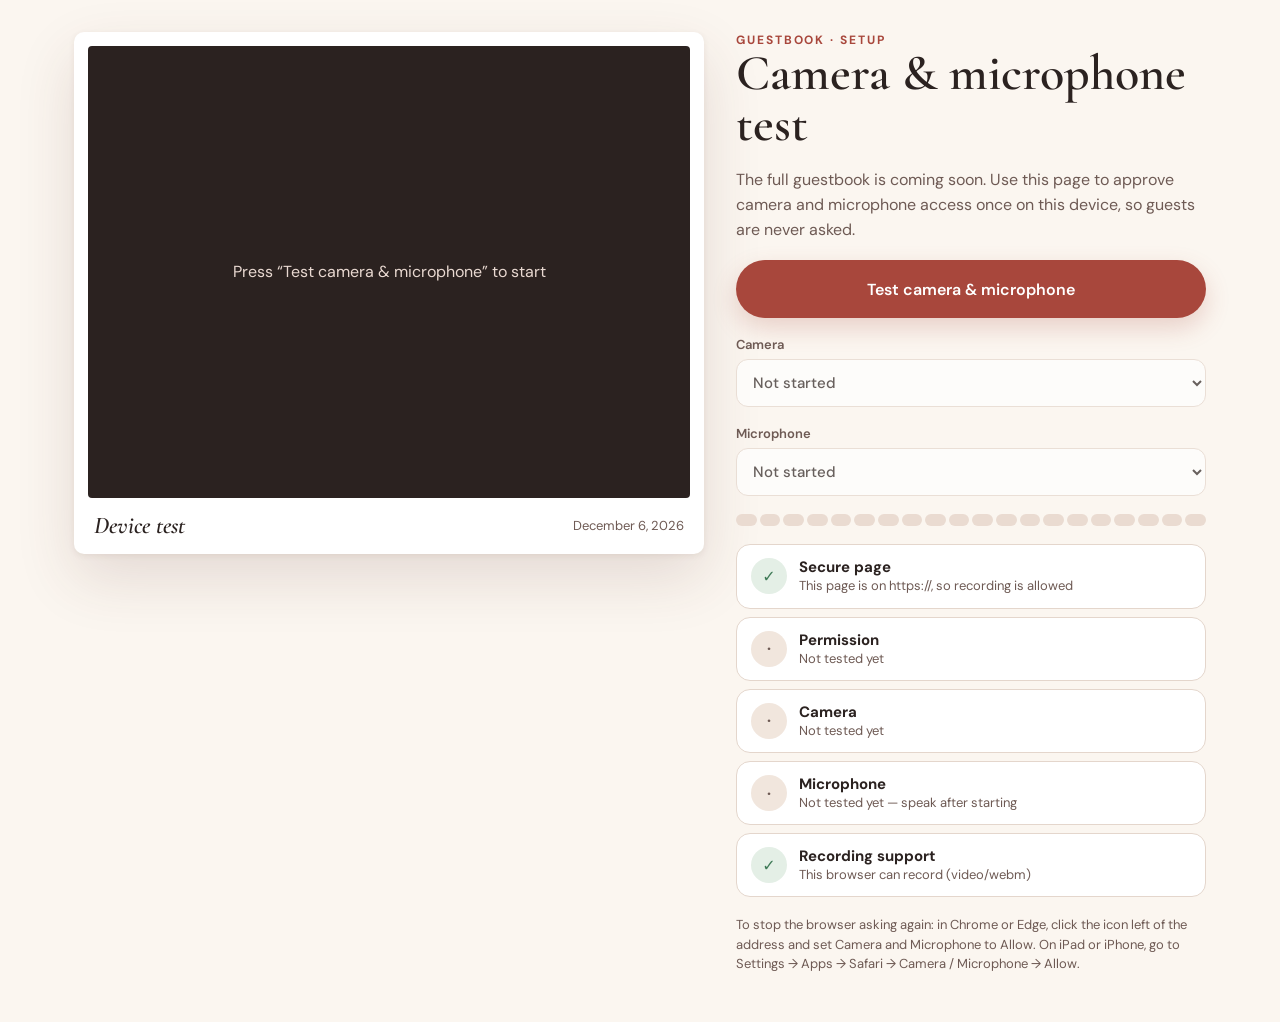
==== index.html @ fe778fb4 "Set up guestbook hosting and 24-hour Cloudinary clean-up Co-Authored-By: Claude Opus 5.5 <noreply@an" ====
<!doctype html>
<html lang="en">
<head>
<meta charset="utf-8">
<meta name="viewport" content="width=device-width, initial-scale=1, viewport-fit=cover">
<title>Guestbook · camera &amp; microphone test</title>
<link rel="preconnect" href="https://fonts.googleapis.com">
<link href="https://fonts.googleapis.com/css2?family=Cormorant+Garamond:ital,wght@0,600;0,700;1,600&family=DM+Sans:wght@400;500;600;700&display=swap" rel="stylesheet">
<style>
  :root { --ink:#2B2220; --cream:#FBF6F0; --blush:#F4DED6; --muted:#6E5A54; --line:#E4D6CC; --rose:#A8473C; --ok:#3F7A57; --okbg:#E4EFE6; --warn:#A35A12; --warnbg:#FBEBD7; }
  * { box-sizing: border-box; }
  body { margin: 0; min-height: 100vh; background: var(--cream); color: var(--ink); font-family: 'DM Sans', system-ui, sans-serif; }
  main { max-width: 1180px; margin: 0 auto; padding: 32px 24px 48px; display: flex; flex-wrap: wrap; gap: 32px; align-items: flex-start; }
  .frame { flex: 1 1 520px; min-width: 0; background: #fff; border-radius: 10px; padding: 14px 14px 0; box-shadow: 0 24px 60px rgba(90,50,40,.14), 0 2px 6px rgba(90,50,40,.08); }
  .stage { position: relative; aspect-ratio: 4 / 3; border-radius: 4px; overflow: hidden; background: var(--ink); display: flex; align-items: center; justify-content: center; }
  .stage video { position: absolute; inset: 0; width: 100%; height: 100%; object-fit: cover; transform: scaleX(-1); }
  .stage p { color: #E9D9D1; margin: 0; padding: 24px; text-align: center; font-size: 16px; }
  .caption { height: 56px; display: flex; align-items: center; justify-content: space-between; padding: 0 6px; }
  .caption em { font-family: 'Cormorant Garamond', Georgia, serif; font-weight: 600; font-size: 24px; }
  .caption span { font-size: 13px; color: var(--muted); }
  aside { flex: 1 1 360px; display: flex; flex-direction: column; gap: 18px; }
  .eyebrow { margin: 0; font-size: 12px; font-weight: 700; letter-spacing: .16em; text-transform: uppercase; color: var(--rose); }
  h1 { margin: 0; font-family: 'Cormorant Garamond', Georgia, serif; font-weight: 600; font-size: clamp(36px, 5vw, 50px); line-height: 1.02; }
  .lead { margin: 0; font-size: 16px; line-height: 1.55; color: var(--muted); }
  button { font: 600 16px 'DM Sans', sans-serif; cursor: pointer; }
  .primary { height: 58px; border: 0; border-radius: 29px; background: var(--rose); color: #fff; box-shadow: 0 10px 24px rgba(168,71,60,.22); }
  .primary:disabled { opacity: .5; cursor: default; }
  label { display: flex; flex-direction: column; gap: 6px; font-size: 13px; font-weight: 600; color: var(--muted); }
  select { height: 48px; padding: 0 12px; border: 1px solid var(--line); border-radius: 12px; background: #fff; color: var(--ink); font: 500 15px 'DM Sans', sans-serif; }
  .meter { display: grid; grid-template-columns: repeat(20, minmax(0, 1fr)); gap: 3px; height: 12px; }
  .meter span { border-radius: 6px; background: #EADBD1; }
  ul { list-style: none; margin: 0; padding: 0; display: flex; flex-direction: column; gap: 8px; }
  li { display: flex; gap: 12px; align-items: center; padding: 12px 14px; border: 1px solid var(--line); border-radius: 14px; background: #fff; }
  li b { display: block; font-size: 15px; }
  li small { display: block; font-size: 13px; line-height: 1.4; color: var(--muted); }
  .dot { width: 36px; height: 36px; flex: 0 0 auto; border-radius: 50%; display: flex; align-items: center; justify-content: center; font-weight: 700; background: #F1E6DD; color: var(--muted); }
  .dot.ok { background: var(--okbg); color: var(--ok); }
  .dot.warn { background: var(--warnbg); color: var(--warn); }
  .note { font-size: 13px; line-height: 1.5; color: var(--muted); margin: 0; }
</style>
</head>
<body>
<main>
  <div class="frame">
    <div class="stage" id="stage">
      <video id="preview" playsinline muted autoplay aria-label="Live camera preview" hidden></video>
      <p id="stageText">Press “Test camera &amp; microphone” to start</p>
    </div>
    <div class="caption"><em>Device test</em><span id="today"></span></div>
  </div>

  <aside>
    <div>
      <p class="eyebrow">Guestbook · setup</p>
      <h1>Camera &amp; microphone test</h1>
    </div>
    <p class="lead">The full guestbook is coming soon. Use this page to approve camera and microphone access once on this device, so guests are never asked.</p>
    <button class="primary" id="startBtn" type="button">Test camera &amp; microphone</button>

    <label>Camera <select id="camSel" disabled><option>Not started</option></select></label>
    <label>Microphone <select id="micSel" disabled><option>Not started</option></select></label>
    <div class="meter" id="meter" aria-hidden="true"></div>

    <ul aria-label="Results">
      <li><span class="dot" id="d-secure">·</span><div><b>Secure page</b><small id="t-secure">Checking…</small></div></li>
      <li><span class="dot" id="d-perm">·</span><div><b>Permission</b><small id="t-perm">Not tested yet</small></div></li>
      <li><span class="dot" id="d-cam">·</span><div><b>Camera</b><small id="t-cam">Not tested yet</small></div></li>
      <li><span class="dot" id="d-mic">·</span><div><b>Microphone</b><small id="t-mic">Not tested yet — speak after starting</small></div></li>
      <li><span class="dot" id="d-rec">·</span><div><b>Recording support</b><small id="t-rec">Checking…</small></div></li>
    </ul>
    <p class="note">To stop the browser asking again: in Chrome or Edge, click the icon left of the address and set Camera and Microphone to Allow. On iPad or iPhone, go to Settings → Apps → Safari → Camera / Microphone → Allow.</p>
  </aside>
</main>

<script>
(() => {
  const $ = (id) => document.getElementById(id);
  const set = (k, state, text) => { const d = $('d-' + k); d.className = 'dot ' + (state || ''); d.textContent = state === 'ok' ? '✓' : state === 'warn' ? '!' : '·'; $('t-' + k).textContent = text; };
  $('today').textContent = new Date().toLocaleDateString(undefined, { day: 'numeric', month: 'long', year: 'numeric' });
  const meter = $('meter');
  for (let i = 0; i < 20; i++) meter.appendChild(document.createElement('span'));
  const bars = [...meter.children];

  set('secure', window.isSecureContext ? 'ok' : 'warn', window.isSecureContext ? 'This page is on https://, so recording is allowed' : 'Not a secure page — open it over https://');
  const types = ['video/webm;codecs=vp9,opus', 'video/webm', 'video/mp4'];
  const ok = window.MediaRecorder && types.find((t) => MediaRecorder.isTypeSupported && MediaRecorder.isTypeSupported(t));
  set('rec', ok ? 'ok' : 'warn', ok ? 'This browser can record (' + ok.split(';')[0] + ')' : 'This browser cannot record video. Use current Chrome, Edge, Safari or Firefox.');

  let stream = null, ctx = null, raf = 0, heard = false;

  async function listDevices() {
    const all = await navigator.mediaDevices.enumerateDevices();
    const fill = (sel, kind, label, current) => {
      sel.innerHTML = '';
      all.filter((d) => d.kind === kind).forEach((d, i) => {
        const o = document.createElement('option'); o.value = d.deviceId; o.textContent = d.label || (label + ' ' + (i + 1));
        if (d.deviceId === current) o.selected = true; sel.appendChild(o);
      });
      sel.disabled = !sel.options.length;
    };
    const vt = stream && stream.getVideoTracks()[0], at = stream && stream.getAudioTracks()[0];
    fill($('camSel'), 'videoinput', 'Camera', vt && vt.getSettings().deviceId);
    fill($('micSel'), 'audioinput', 'Microphone', at && at.getSettings().deviceId);
  }

  function stop() {
    cancelAnimationFrame(raf);
    if (ctx) ctx.close().catch(() => {});
    if (stream) stream.getTracks().forEach((t) => t.stop());
    stream = null; ctx = null;
  }

  async function start(camId, micId) {
    stop();
    if (!navigator.mediaDevices || !navigator.mediaDevices.getUserMedia) { set('perm', 'warn', 'Camera access is not available in this browser'); return; }
    $('stageText').textContent = 'Connecting… if your browser asks, choose Allow';
    try {
      stream = await navigator.mediaDevices.getUserMedia({
        video: camId ? { deviceId: { exact: camId } } : { width: { ideal: 1920 }, height: { ideal: 1080 } },
        audio: micId ? { deviceId: { exact: micId }, echoCancellation: true, noiseSuppression: true } : { echoCancellation: true, noiseSuppression: true },
      });
    } catch (e) {
      const n = e && e.name;
      $('stageText').textContent = 'Could not start the camera';
      set('perm', 'warn', n === 'NotAllowedError' ? 'Blocked. Allow the camera and microphone in the site settings, then try again.' : n === 'NotFoundError' ? 'No camera or microphone found. Plug one in and try again.' : n === 'NotReadableError' ? 'Another app is using the camera or microphone.' : 'Error: ' + (n || e));
      return;
    }
    set('perm', 'ok', 'Allowed for this site');
    const v = $('preview'); v.srcObject = stream; v.hidden = false; v.play().catch(() => {});
    $('stageText').hidden = true;
    const vt = stream.getVideoTracks()[0]; const s = vt.getSettings();
    set('cam', 'ok', (vt.label || 'Camera') + (s.width ? ' · ' + s.width + '×' + s.height : ''));
    const at = stream.getAudioTracks()[0];
    set('mic', '', (at.label || 'Microphone') + ' · say something to test');
    heard = false;
    const AC = window.AudioContext || window.webkitAudioContext;
    if (AC) {
      ctx = new AC();
      const an = ctx.createAnalyser(); an.fftSize = 1024; ctx.createMediaStreamSource(stream).connect(an);
      const buf = new Uint8Array(an.fftSize); let lvl = 0;
      const tick = () => {
        an.getByteTimeDomainData(buf);
        let sum = 0; for (let i = 0; i < buf.length; i++) { const x = (buf[i] - 128) / 128; sum += x * x; }
        lvl = Math.max(Math.min(1, Math.sqrt(sum / buf.length) * 4), lvl * 0.86);
        const lit = Math.round(lvl * 20);
        bars.forEach((b, i) => { b.style.background = i < lit ? (i >= 16 ? '#D9822B' : '#A8473C') : '#EADBD1'; });
        if (!heard && lvl > 0.25) { heard = true; set('mic', 'ok', (at.label || 'Microphone') + ' · picking up sound'); }
        raf = requestAnimationFrame(tick);
      };
      tick();
    }
    await listDevices();
    $('startBtn').textContent = 'Test again';
  }

  $('startBtn').addEventListener('click', () => start());
  $('camSel').addEventListener('change', (e) => start(e.target.value, $('micSel').value));
  $('micSel').addEventListener('change', (e) => start($('camSel').value, e.target.value));
  if (navigator.mediaDevices && navigator.mediaDevices.addEventListener) navigator.mediaDevices.addEventListener('devicechange', () => { if (stream) listDevices(); });
})();
</script>
</body>
</html>
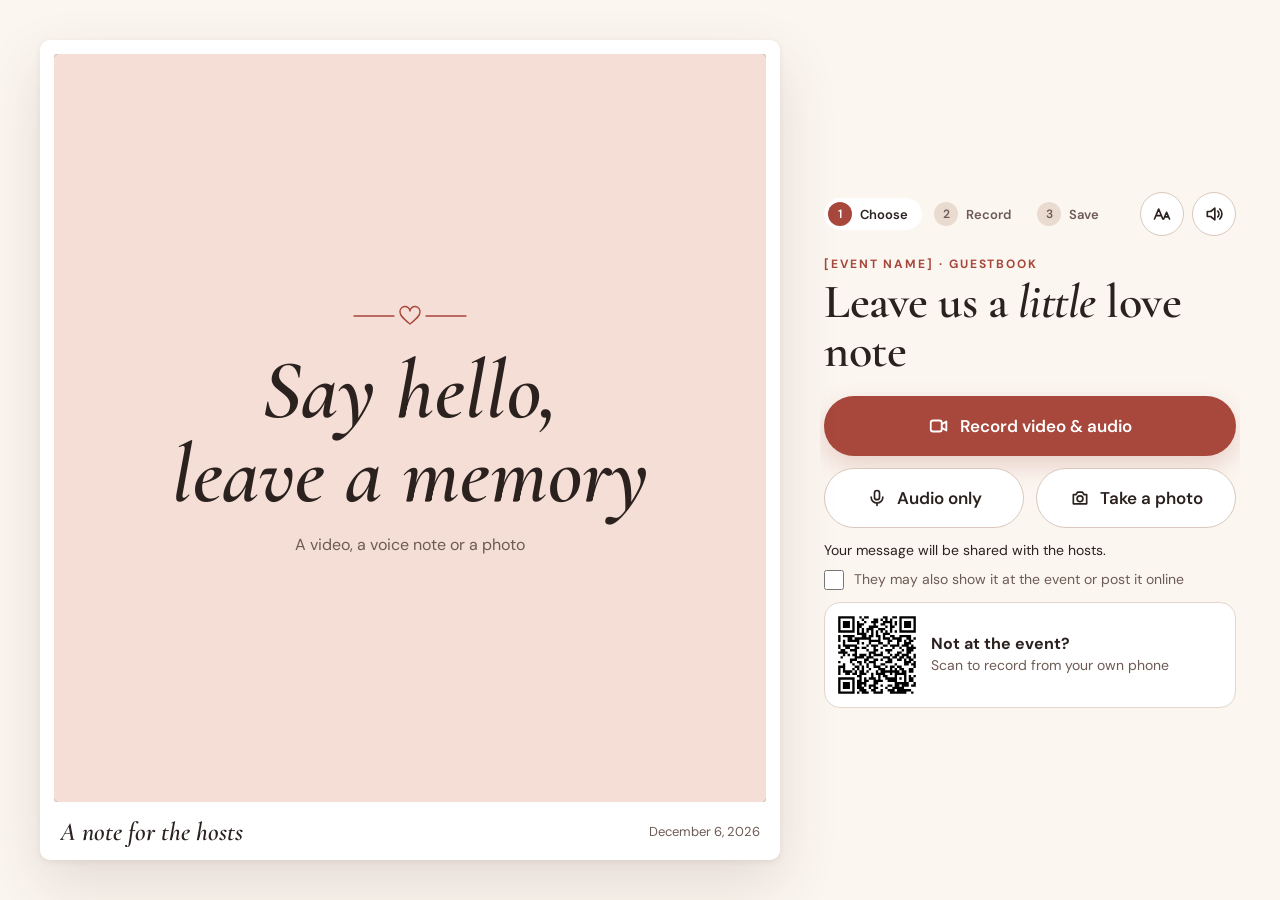
==== commit 27d14863: "Guestbook v2: kiosk app, offline queue, Cloudinary uploads, guest copy QR, host gallery - Video & au" ====
--- a/index.html
+++ b/index.html
@@ -3,161 +3,312 @@
 <head>
 <meta charset="utf-8">
 <meta name="viewport" content="width=device-width, initial-scale=1, viewport-fit=cover">
-<title>Guestbook · camera &amp; microphone test</title>
+<meta name="theme-color" content="#FBF6F0">
+<title>Guestbook</title>
 <link rel="preconnect" href="https://fonts.googleapis.com">
-<link href="https://fonts.googleapis.com/css2?family=Cormorant+Garamond:ital,wght@0,600;0,700;1,600&family=DM+Sans:wght@400;500;600;700&display=swap" rel="stylesheet">
-<style>
-  :root { --ink:#2B2220; --cream:#FBF6F0; --blush:#F4DED6; --muted:#6E5A54; --line:#E4D6CC; --rose:#A8473C; --ok:#3F7A57; --okbg:#E4EFE6; --warn:#A35A12; --warnbg:#FBEBD7; }
-  * { box-sizing: border-box; }
-  body { margin: 0; min-height: 100vh; background: var(--cream); color: var(--ink); font-family: 'DM Sans', system-ui, sans-serif; }
-  main { max-width: 1180px; margin: 0 auto; padding: 32px 24px 48px; display: flex; flex-wrap: wrap; gap: 32px; align-items: flex-start; }
-  .frame { flex: 1 1 520px; min-width: 0; background: #fff; border-radius: 10px; padding: 14px 14px 0; box-shadow: 0 24px 60px rgba(90,50,40,.14), 0 2px 6px rgba(90,50,40,.08); }
-  .stage { position: relative; aspect-ratio: 4 / 3; border-radius: 4px; overflow: hidden; background: var(--ink); display: flex; align-items: center; justify-content: center; }
-  .stage video { position: absolute; inset: 0; width: 100%; height: 100%; object-fit: cover; transform: scaleX(-1); }
-  .stage p { color: #E9D9D1; margin: 0; padding: 24px; text-align: center; font-size: 16px; }
-  .caption { height: 56px; display: flex; align-items: center; justify-content: space-between; padding: 0 6px; }
-  .caption em { font-family: 'Cormorant Garamond', Georgia, serif; font-weight: 600; font-size: 24px; }
-  .caption span { font-size: 13px; color: var(--muted); }
-  aside { flex: 1 1 360px; display: flex; flex-direction: column; gap: 18px; }
-  .eyebrow { margin: 0; font-size: 12px; font-weight: 700; letter-spacing: .16em; text-transform: uppercase; color: var(--rose); }
-  h1 { margin: 0; font-family: 'Cormorant Garamond', Georgia, serif; font-weight: 600; font-size: clamp(36px, 5vw, 50px); line-height: 1.02; }
-  .lead { margin: 0; font-size: 16px; line-height: 1.55; color: var(--muted); }
-  button { font: 600 16px 'DM Sans', sans-serif; cursor: pointer; }
-  .primary { height: 58px; border: 0; border-radius: 29px; background: var(--rose); color: #fff; box-shadow: 0 10px 24px rgba(168,71,60,.22); }
-  .primary:disabled { opacity: .5; cursor: default; }
-  label { display: flex; flex-direction: column; gap: 6px; font-size: 13px; font-weight: 600; color: var(--muted); }
-  select { height: 48px; padding: 0 12px; border: 1px solid var(--line); border-radius: 12px; background: #fff; color: var(--ink); font: 500 15px 'DM Sans', sans-serif; }
-  .meter { display: grid; grid-template-columns: repeat(20, minmax(0, 1fr)); gap: 3px; height: 12px; }
-  .meter span { border-radius: 6px; background: #EADBD1; }
-  ul { list-style: none; margin: 0; padding: 0; display: flex; flex-direction: column; gap: 8px; }
-  li { display: flex; gap: 12px; align-items: center; padding: 12px 14px; border: 1px solid var(--line); border-radius: 14px; background: #fff; }
-  li b { display: block; font-size: 15px; }
-  li small { display: block; font-size: 13px; line-height: 1.4; color: var(--muted); }
-  .dot { width: 36px; height: 36px; flex: 0 0 auto; border-radius: 50%; display: flex; align-items: center; justify-content: center; font-weight: 700; background: #F1E6DD; color: var(--muted); }
-  .dot.ok { background: var(--okbg); color: var(--ok); }
-  .dot.warn { background: var(--warnbg); color: var(--warn); }
-  .note { font-size: 13px; line-height: 1.5; color: var(--muted); margin: 0; }
-</style>
+<link href="https://fonts.googleapis.com/css2?family=Cormorant+Garamond:ital,wght@0,600;0,700;1,600;1,700&family=DM+Sans:wght@400;500;600;700&display=swap" rel="stylesheet">
+<link rel="stylesheet" href="styles.css">
+<script src="config.js"></script>
+<script src="vendor/qrcode.js"></script>
 </head>
 <body>
-<main>
-  <div class="frame">
+<svg width="0" height="0" style="position:absolute" aria-hidden="true">
+  <defs>
+    <symbol id="i-video" viewBox="0 0 24 24" fill="none" stroke="currentColor" stroke-width="2" stroke-linecap="round" stroke-linejoin="round"><path d="M15 10l5-3v10l-5-3"/><rect x="3" y="6" width="12" height="12" rx="2.5"/></symbol>
+    <symbol id="i-mic" viewBox="0 0 24 24" fill="none" stroke="currentColor" stroke-width="2" stroke-linecap="round" stroke-linejoin="round"><rect x="9" y="3" width="6" height="11" rx="3"/><path d="M5 11a7 7 0 0 0 14 0"/><path d="M12 18v3"/></symbol>
+    <symbol id="i-camera" viewBox="0 0 24 24" fill="none" stroke="currentColor" stroke-width="2" stroke-linecap="round" stroke-linejoin="round"><path d="M4 8h3l2-3h6l2 3h3v11H4z"/><circle cx="12" cy="13" r="3.5"/></symbol>
+    <symbol id="i-heart" viewBox="0 0 24 24" fill="none" stroke="currentColor" stroke-width="2" stroke-linecap="round" stroke-linejoin="round"><path d="M12 20c-5-4-8-6.6-8-10a4.2 4.2 0 0 1 8-1.8A4.2 4.2 0 0 1 20 10c0 3.4-3 6-8 10z"/></symbol>
+    <symbol id="i-check" viewBox="0 0 24 24" fill="none" stroke="currentColor" stroke-width="2.4" stroke-linecap="round" stroke-linejoin="round"><path d="M5 12.5l4.5 4.5L19 7.5"/></symbol>
+    <symbol id="i-clock" viewBox="0 0 24 24" fill="none" stroke="currentColor" stroke-width="2.2" stroke-linecap="round" stroke-linejoin="round"><circle cx="12" cy="13" r="8"/><path d="M12 9v4l2.5 2"/><path d="M10 2h4"/></symbol>
+    <symbol id="i-speaker" viewBox="0 0 24 24" fill="none" stroke="currentColor" stroke-width="2" stroke-linecap="round" stroke-linejoin="round"><path d="M4 9v6h4l5 4V5L8 9H4z"/><path d="M16.5 8.5a5 5 0 0 1 0 7"/><path d="M19 6a8.5 8.5 0 0 1 0 12"/></symbol>
+    <symbol id="i-text" viewBox="0 0 24 24" fill="none" stroke="currentColor" stroke-width="2" stroke-linecap="round" stroke-linejoin="round"><path d="M3 18l5-12 5 12M4.7 14h6.6"/><path d="M14 18l3.5-8 3.5 8M15.2 15.5h4.6"/></symbol>
+    <symbol id="i-refresh" viewBox="0 0 24 24" fill="none" stroke="currentColor" stroke-width="2" stroke-linecap="round" stroke-linejoin="round"><path d="M4 12a8 8 0 1 0 2.4-5.7"/><path d="M4 4v4h4"/></symbol>
+    <symbol id="i-cloud" viewBox="0 0 24 24" fill="none" stroke="currentColor" stroke-width="2" stroke-linecap="round" stroke-linejoin="round"><path d="M7 18a4.5 4.5 0 0 1-.6-9 6 6 0 0 1 11.4 1.5A3.8 3.8 0 0 1 17.5 18z"/><path d="M9.5 13.5l2 2 3.5-3.5"/></symbol>
+    <symbol id="i-wifioff" viewBox="0 0 24 24" fill="none" stroke="currentColor" stroke-width="2" stroke-linecap="round" stroke-linejoin="round"><path d="M3 3l18 18"/><path d="M8.5 16.5a5 5 0 0 1 7 0"/><path d="M5 12.5a10 10 0 0 1 4-2.3M19 12.5a10 10 0 0 0-3-1.9"/><path d="M2 8.8a15 15 0 0 1 4.5-2.6M22 8.8A15 15 0 0 0 11 5"/><path d="M12 20h.01"/></symbol>
+    <symbol id="i-up" viewBox="0 0 24 24" fill="none" stroke="currentColor" stroke-width="2" stroke-linecap="round" stroke-linejoin="round"><path d="M7 18a4.5 4.5 0 0 1-.6-9 6 6 0 0 1 11.4 1.5A3.8 3.8 0 0 1 17.5 18z"/><path d="M12 15.5v-5M10 12.5l2-2 2 2"/></symbol>
+    <symbol id="i-lock" viewBox="0 0 24 24" fill="none" stroke="currentColor" stroke-width="2" stroke-linecap="round" stroke-linejoin="round"><rect x="5" y="11" width="14" height="9" rx="2"/><path d="M8 11V8a4 4 0 0 1 8 0v3"/></symbol>
+    <symbol id="i-del" viewBox="0 0 24 24" fill="none" stroke="currentColor" stroke-width="2" stroke-linecap="round" stroke-linejoin="round"><path d="M9 6h11v12H9l-6-6z"/><path d="M12.5 9.5l5 5M17.5 9.5l-5 5"/></symbol>
+    <symbol id="i-alert" viewBox="0 0 24 24" fill="none" stroke="currentColor" stroke-width="2" stroke-linecap="round"><circle cx="12" cy="12" r="9"/><path d="M12 7.5v5.5M12 16.5v.01"/></symbol>
+    <symbol id="i-wave" viewBox="0 0 24 24" fill="none" stroke="currentColor" stroke-width="1.8" stroke-linecap="round"><path d="M3 12h2M7 8v8M11 5v14M15 9v6M19 7v10M21 12h0"/></symbol>
+  </defs>
+</svg>
+
+<div class="staff-corner" id="staffCorner" aria-hidden="true"></div>
+
+<main class="app" id="app">
+  <section class="frame" aria-label="Camera">
     <div class="stage" id="stage">
-      <video id="preview" playsinline muted autoplay aria-label="Live camera preview" hidden></video>
-      <p id="stageText">Press “Test camera &amp; microphone” to start</p>
-    </div>
-    <div class="caption"><em>Device test</em><span id="today"></span></div>
+      <video class="live mirror" id="live" muted playsinline autoplay aria-label="Live camera preview" hidden></video>
+      <video class="playback" id="playVideo" controls playsinline hidden aria-label="Your recorded message"></video>
+      <img class="playback" id="playPhoto" alt="Your photo" hidden>
+      <div class="photo-frame" id="photoFrame" hidden></div>
+      <div class="brand-preview" id="brandPreview" hidden><svg width="16" height="16" style="color:var(--gold)"><use href="#i-heart"/></svg><b data-bind="names"></b><span data-bind="date"></span></div>
+
+      <div class="layer hero" data-show="welcome">
+        <svg aria-hidden="true" width="120" height="28" viewBox="0 0 120 28" fill="none" stroke="var(--accent)" stroke-width="1.4" stroke-linecap="round" stroke-linejoin="round"><path d="M4 14h40"/><path d="M76 14h40"/><path d="M60 22c-6-5-10-8-10-12a5 5 0 0 1 10-1 5 5 0 0 1 10 1c0 4-4 7-10 12z"/></svg>
+        <h2>Say hello,<br>leave a memory</h2>
+        <p>A video, a voice note or a photo</p>
+      </div>
+
+      <div class="layer audio-viz" id="audioViz" hidden>
+        <div class="ring" id="ring"><svg width="64" height="64" style="color:#F4DED6"><use href="#i-mic"/></svg></div>
+        <p>Audio only · <span id="micLabel">microphone</span></p>
+      </div>
+
+      <div class="layer" id="playAudioWrap" hidden>
+        <svg width="56" height="56" style="color:#F4DED6"><use href="#i-wave"/></svg>
+        <audio id="playAudio" controls style="width:100%;max-width:440px" aria-label="Your recorded message"></audio>
+      </div>
+
+      <div class="layer thanks-layer" data-show="thanks">
+        <div class="heart-dot"><svg width="30" height="30"><use href="#i-heart"/></svg></div>
+        <h2 id="thanksTitle">Thank you!</h2>
+        <div class="qr-card" id="copyQrCard">
+          <div class="qr" id="copyQr" role="img" aria-label="QR code to get your copy"></div>
+          <b>Scan for your copy</b>
+          <span>Opens on your phone · no app needed</span>
+        </div>
+      </div>
+
+      <p class="busy" id="busy" hidden>Connecting to your camera and microphone…</p>
+
+      <div class="layer error-layer" id="errorLayer" role="alert" hidden>
+        <div class="box">
+          <svg width="34" height="34" style="color:var(--accent)"><use href="#i-alert"/></svg>
+          <h3 id="errTitle"></h3>
+          <p id="errText"></p>
+          <button type="button" class="btn sm" id="retryBtn">Try again</button>
+        </div>
+      </div>
+
+      <div class="countdown" id="countdown" aria-live="assertive" hidden></div>
+      <div class="pill" id="introPill" hidden><svg width="18" height="18" style="color:var(--accent)"><use href="#i-speaker"/></svg>A message from the hosts</div>
+      <div class="pill" id="recPill" hidden><span class="rec-dot" aria-hidden="true"></span><span id="recPillText">REC 0:00</span></div>
+      <div class="warn-banner" id="warnBanner" role="status" hidden><svg width="20" height="20" style="color:var(--gold)"><use href="#i-clock"/></svg><span id="warnText"></span></div>
+      <div class="final-num" id="finalNum" aria-hidden="true" hidden></div>
+      <div class="flash" id="flash"></div>
+    </div>
+    <div class="caption"><span class="who" id="caption">A note for the hosts</span><span class="when" data-bind="date"></span></div>
+  </section>
+
+  <section class="panel" aria-label="Controls">
+    <div class="panel-inner">
+      <div class="toprow">
+        <ol class="steps" id="steps" aria-label="Steps"><li><span>1</span>Choose</li><li><span>2</span>Record</li><li><span>3</span>Save</li></ol>
+        <div class="iconbtns" data-show="welcome setup photo">
+          <button type="button" class="iconbtn" id="bigBtn" aria-pressed="false" aria-label="Larger text and high contrast"><svg width="20" height="20"><use href="#i-text"/></svg></button>
+          <button type="button" class="iconbtn" id="voiceBtn" aria-pressed="false" aria-label="Voice guide"><svg width="20" height="20"><use href="#i-speaker"/></svg></button>
+        </div>
+      </div>
+
+      <div>
+        <p class="eyebrow"><span data-bind="eventName"></span> · Guestbook</p>
+        <h1 class="title" id="title">Leave us a <em>little</em> love note</h1>
+      </div>
+
+      <!-- Welcome -->
+      <div class="stack" data-show="welcome">
+        <button type="button" class="btn" id="chooseBoth"><svg width="22" height="22"><use href="#i-video"/></svg>Record video &amp; audio</button>
+        <div class="grid2">
+          <button type="button" class="btn secondary" id="chooseAudio"><svg width="20" height="20"><use href="#i-mic"/></svg>Audio only</button>
+          <button type="button" class="btn secondary" id="choosePhoto"><svg width="20" height="20"><use href="#i-camera"/></svg>Take a photo</button>
+        </div>
+        <div class="consent">
+          <p class="small" style="color:var(--ink);font-size:14px">Your message will be shared with the hosts.</p>
+          <label><input type="checkbox" id="consentShare">They may also show it at the event or post it online</label>
+        </div>
+        <div class="qrcard-start" id="remoteQrCard">
+          <div class="qr" id="remoteQr" role="img" aria-label="QR code to record from your own phone"></div>
+          <div><b style="display:block">Not at the event?</b><span class="small" style="font-size:14px">Scan to record from your own phone</span></div>
+        </div>
+      </div>
+
+      <!-- Setup (video & audio / audio only) -->
+      <div class="stack" data-show="setup">
+        <div class="seg" role="group" aria-label="Recording type">
+          <button type="button" data-mode-btn="both">Video &amp; audio</button>
+          <button type="button" data-mode-btn="audio">Audio only</button>
+          <button type="button" data-mode-btn="photo">Photo</button>
+        </div>
+        <label class="field" data-need="video">Camera<select id="camSel"></select></label>
+        <label class="field" data-need="audio">Microphone<select id="micSel"></select></label>
+        <div class="meter" data-need="audio" aria-hidden="true"></div>
+        <label class="field">Your name (optional)<input type="text" id="guestName" placeholder="e.g. Aunt Mei" autocomplete="off" maxlength="60"></label>
+        <button type="button" class="btn" id="startBtn" disabled><span aria-hidden="true" style="width:14px;height:14px;border-radius:50%;background:#fff"></span>Start recording</button>
+        <div class="toprow"><button type="button" class="btn ghost" data-act="reset">← Back</button><span class="small" id="limitHint"></span></div>
+      </div>
+
+      <!-- Photo -->
+      <div class="stack" data-show="photo">
+        <div class="seg" role="group" aria-label="Recording type">
+          <button type="button" data-mode-btn="both">Video &amp; audio</button>
+          <button type="button" data-mode-btn="audio">Audio only</button>
+          <button type="button" data-mode-btn="photo">Photo</button>
+        </div>
+        <p class="lead">We’ll count down from 3 and take your photo with the event frame.</p>
+        <label class="field">Camera<select id="camSel2"></select></label>
+        <div><span class="small" style="font-weight:600">Frame</span>
+          <div class="frames" style="margin-top:6px">
+            <button type="button" data-frame="classic"><span class="pv classic"></span>Classic</button>
+            <button type="button" data-frame="floral"><span class="pv floral"></span>Floral</button>
+            <button type="button" data-frame="none"><span class="pv"></span>None</button>
+          </div>
+        </div>
+        <label class="field">Your name (optional)<input type="text" id="guestName2" placeholder="e.g. Aunt Mei" autocomplete="off" maxlength="60"></label>
+        <div class="shutter-row">
+          <button type="button" class="shutter" id="shutterBtn" aria-label="Take photo" disabled><svg width="34" height="34"><use href="#i-camera"/></svg></button>
+          <div><b style="display:block">Tap to take photo</b><span class="small" style="font-size:14px">You can retake it before saving</span></div>
+        </div>
+        <button type="button" class="btn ghost" data-act="reset">← Back</button>
+      </div>
+
+      <!-- Host message -->
+      <div class="stack" data-show="intro">
+        <p class="lead" style="color:var(--ink);font-size:17px">Listen to a quick message from the hosts. Recording starts right after.</p>
+        <button type="button" class="btn secondary" id="skipIntro">Skip to countdown</button>
+        <button type="button" class="btn ghost" data-act="cancel">Cancel</button>
+      </div>
+
+      <!-- Countdown -->
+      <div class="stack" data-show="countdown">
+        <p style="margin:0;font-family:var(--serif);font-style:italic;font-weight:600;font-size:28px;line-height:1.2" id="countdownText">Get ready… look at the camera and smile.</p>
+        <button type="button" class="btn secondary" data-act="cancel">Cancel</button>
+      </div>
+
+      <!-- Recording -->
+      <div class="stack" data-show="recording">
+        <div class="timer-row"><span class="timer" id="timer">0:00</span><span class="small remaining" id="remaining" style="font-size:14px;font-weight:600"></span></div>
+        <div class="progress" id="progress"><div></div></div>
+        <div class="meter" data-need="audio" aria-hidden="true"></div>
+        <div class="prompt" id="promptCard">
+          <span class="eyebrow" style="letter-spacing:.14em">Need an idea?</span>
+          <p class="q" id="promptText"></p>
+          <div class="row"><div class="dots" id="promptDots" aria-hidden="true"></div><button type="button" class="btn secondary sm" id="nextPrompt"><svg width="18" height="18"><use href="#i-refresh"/></svg>Another question</button></div>
+        </div>
+        <button type="button" class="btn dark" id="stopBtn"><span aria-hidden="true" style="width:14px;height:14px;border-radius:3px;background:#E8695C"></span>Stop recording</button>
+      </div>
+
+      <!-- Review -->
+      <div class="stack" data-show="review">
+        <p class="lead" id="reviewText">Play it back. Happy with it? Add it to the guestbook.</p>
+        <button type="button" class="btn" id="saveBtn"><svg width="22" height="22"><use href="#i-check"/></svg>Save to guestbook</button>
+        <button type="button" class="btn secondary" id="againBtn"><svg width="18" height="18"><use href="#i-refresh"/></svg><span id="againLabel">Record again</span></button>
+        <button type="button" class="btn ghost" data-act="reset">Discard and start over</button>
+        <span class="small" id="reviewMeta"></span>
+      </div>
+
+      <!-- Thanks -->
+      <div class="stack" data-show="thanks">
+        <div class="status-card" id="uploadCard"><div class="ic"><svg width="22" height="22" id="uploadIcon"><use href="#i-up"/></svg></div><div><b id="uploadTitle">Saving…</b><span id="uploadText"></span></div></div>
+        <p class="small" style="font-size:14px">Point your phone camera at the code to watch or download your message. The link works for 24 hours.</p>
+        <button type="button" class="btn" data-act="reset">Done</button>
+        <div class="ring-text"><svg width="20" height="20" style="color:var(--accent)"><use href="#i-clock"/></svg><span id="backIn"></span></div>
+      </div>
+    </div>
+  </section>
+</main>
+
+<!-- Staff PIN -->
+<div class="overlay" id="pinLayer" hidden>
+  <div class="pin-card" role="dialog" aria-modal="true" aria-label="Staff PIN">
+    <div class="heart-dot" style="background:var(--blush);color:var(--accent);width:56px;height:56px"><svg width="26" height="26"><use href="#i-lock"/></svg></div>
+    <h2>Staff only</h2>
+    <p class="small" style="font-size:15px;margin-top:-6px">Enter the 4-digit PIN</p>
+    <div class="pin-dots" id="pinDots"><i></i><i></i><i></i><i></i></div>
+    <div class="keypad" id="keypad">
+      <button type="button">1</button><button type="button">2</button><button type="button">3</button>
+      <button type="button">4</button><button type="button">5</button><button type="button">6</button>
+      <button type="button">7</button><button type="button">8</button><button type="button">9</button>
+      <button type="button" class="plain" data-key="cancel">Cancel</button><button type="button">0</button>
+      <button type="button" class="plain" data-key="del" aria-label="Delete digit"><svg width="26" height="26" style="color:var(--ink)"><use href="#i-del"/></svg></button>
+    </div>
   </div>
-
-  <aside>
-    <div>
-      <p class="eyebrow">Guestbook · setup</p>
-      <h1>Camera &amp; microphone test</h1>
-    </div>
-    <p class="lead">The full guestbook is coming soon. Use this page to approve camera and microphone access once on this device, so guests are never asked.</p>
-    <button class="primary" id="startBtn" type="button">Test camera &amp; microphone</button>
-
-    <label>Camera <select id="camSel" disabled><option>Not started</option></select></label>
-    <label>Microphone <select id="micSel" disabled><option>Not started</option></select></label>
-    <div class="meter" id="meter" aria-hidden="true"></div>
-
-    <ul aria-label="Results">
-      <li><span class="dot" id="d-secure">·</span><div><b>Secure page</b><small id="t-secure">Checking…</small></div></li>
-      <li><span class="dot" id="d-perm">·</span><div><b>Permission</b><small id="t-perm">Not tested yet</small></div></li>
-      <li><span class="dot" id="d-cam">·</span><div><b>Camera</b><small id="t-cam">Not tested yet</small></div></li>
-      <li><span class="dot" id="d-mic">·</span><div><b>Microphone</b><small id="t-mic">Not tested yet — speak after starting</small></div></li>
-      <li><span class="dot" id="d-rec">·</span><div><b>Recording support</b><small id="t-rec">Checking…</small></div></li>
+</div>
+
+<!-- Staff panel -->
+<div class="overlay full" id="staffLayer" hidden>
+  <div class="wrap">
+    <div class="head">
+      <div><p class="eyebrow"><span data-bind="eventName"></span> · Guestbook</p><h1 class="title">Staff panel</h1></div>
+      <div class="actions">
+        <button type="button" class="btn secondary sm" id="openCheck">Device check</button>
+        <a class="btn secondary sm" href="gallery.html" target="_blank" rel="noopener">Host gallery</a>
+        <button type="button" class="btn sm" id="closeStaff">Back to guestbook</button>
+      </div>
+    </div>
+    <div class="stats">
+      <div class="stat"><div class="ic"><svg width="22" height="22"><use href="#i-heart"/></svg></div><div><b id="statToday">0</b><span>messages on this device today</span></div></div>
+      <div class="stat" id="statQueueBox"><div class="ic"><svg width="22" height="22"><use href="#i-up"/></svg></div><div><b id="statQueue">0</b><span id="statQueueLabel">waiting to upload</span></div></div>
+      <div class="stat" id="statStoreBox"><div class="ic"><svg width="22" height="22"><use href="#i-cloud"/></svg></div><div><b id="statStore">–</b><span id="statStoreLabel">free on this device</span></div></div>
+      <div class="stat"><div class="ic"><svg width="22" height="22"><use href="#i-wifioff"/></svg></div><div><b id="statNet">–</b><span>internet connection</span></div></div>
+    </div>
+    <div class="notice warn" id="lowStorage" hidden><svg width="18" height="18"><use href="#i-alert"/></svg>Storage is running low on this device. Switch to Saver quality and make sure waiting messages upload.</div>
+    <div class="notice dark"><svg width="18" height="18" style="color:var(--gold)"><use href="#i-clock"/></svg>Uploaded messages are deleted automatically 24 hours after upload. Download them from the host gallery to keep them.</div>
+
+    <div class="cards">
+      <div class="card">
+        <h2>Event &amp; branding</h2>
+        <p class="small">These change this device only. To change them for every device, including guests’ phones, edit <b>config.js</b> on GitHub.</p>
+        <label class="field">Event name<input type="text" data-set="eventName"></label>
+        <div class="grid2"><label class="field">Names on the overlay<input type="text" data-set="names"></label><label class="field">Date<input type="text" data-set="eventDate" placeholder="Today"></label></div>
+        <div><span class="small" style="font-weight:600">Accent colour</span><div class="swatches" id="swatches" style="margin-top:8px"></div></div>
+        <button type="button" class="toggle" data-toggle="overlay"><span>Branded overlay on videos &amp; photos</span><span class="track"></span></button>
+      </div>
+      <div class="card">
+        <h2>Recording</h2>
+        <div><span class="small" style="font-weight:600">Time limit</span><div class="seg" data-seg="maxSeconds" style="margin-top:6px"></div></div>
+        <div><span class="small" style="font-weight:600">Reminder before the end</span><div class="seg" data-seg="remindAt" style="margin-top:6px"></div></div>
+        <div><span class="small" style="font-weight:600">Video quality</span><div class="seg" data-seg="quality" style="margin-top:6px"></div></div>
+        <button type="button" class="toggle" data-toggle="sounds"><span>Countdown sounds</span><span class="track"></span></button>
+        <button type="button" class="toggle" data-toggle="hostMessages"><span>Opening &amp; closing host messages</span><span class="track"></span></button>
+        <button type="button" class="toggle" data-toggle="voiceGuide"><span>Voice guide on by default</span><span class="track"></span></button>
+      </div>
+      <div class="card">
+        <h2>Prompt cards</h2>
+        <button type="button" class="toggle" data-toggle="prompts"><span>Show prompt cards while recording</span><span class="track"></span></button>
+        <label class="field">Questions, one per line<textarea data-set="promptsText"></textarea></label>
+      </div>
+      <div class="card">
+        <h2>Kiosk &amp; security</h2>
+        <button type="button" class="toggle" data-toggle="kiosk"><span>Kiosk mode<small>Full screen, camera kept on, back to start when idle</small></span><span class="track"></span></button>
+        <div><span class="small" style="font-weight:600">Back to the start after no taps for</span><div class="seg" data-seg="idleSeconds" style="margin-top:6px"></div></div>
+        <div><span class="small" style="font-weight:600">Thank-you screen stays up for</span><div class="seg" data-seg="thanksSeconds" style="margin-top:6px"></div></div>
+        <div class="grid2" style="align-items:end"><label class="field">New staff PIN (4 digits)<input type="password" inputmode="numeric" maxlength="4" id="newPin" autocomplete="off"></label><button type="button" class="btn secondary sm" id="savePin">Change PIN</button></div>
+        <p class="small" id="pinMsg"></p>
+      </div>
+      <div class="card">
+        <h2>Storage &amp; upload</h2>
+        <p class="small">Every message is saved on this device first, then uploaded. If the Wi-Fi drops, it keeps trying.</p>
+        <ul class="queue" id="queueList"></ul>
+        <button type="button" class="btn secondary sm" id="uploadNow"><svg width="18" height="18"><use href="#i-up"/></svg>Upload waiting messages now</button>
+      </div>
+    </div>
+  </div>
+</div>
+
+<!-- Device check -->
+<div class="overlay full" id="checkLayer" hidden>
+  <div class="wrap" style="max-width:760px">
+    <div class="head"><div><p class="eyebrow">Staff panel</p><h1 class="title">Device check</h1></div>
+      <div class="actions"><button type="button" class="btn secondary sm" id="runCheck"><svg width="18" height="18"><use href="#i-refresh"/></svg>Run check again</button><button type="button" class="btn sm" id="closeCheck">Done</button></div></div>
+    <div class="notice ok" id="checkSummary" role="status">Checking…</div>
+    <ul class="checks">
+      <li id="ck-camera"><div class="ic">·</div><div><b>Camera</b><small>Checking…</small></div></li>
+      <li id="ck-mic"><div class="ic">·</div><div><b>Microphone</b><small>Say something…</small></div><div class="meter" data-need="audio" style="width:120px" aria-hidden="true"></div></li>
+      <li id="ck-speaker"><div class="ic">·</div><div><b>Speaker</b><small>Play the test sound and check you can hear it</small></div><button type="button" class="btn secondary sm" id="playTest">Play sound</button><button type="button" class="btn secondary sm" id="heardYes">I heard it</button></li>
+      <li id="ck-storage"><div class="ic">·</div><div><b>Storage</b><small>Checking…</small></div></li>
+      <li id="ck-net"><div class="ic">·</div><div><b>Internet</b><small>Checking…</small></div></li>
+      <li id="ck-upload"><div class="ic">·</div><div><b>Upload to the hosts</b><small>Sends a tiny test image (deleted after 24 hours)</small></div><button type="button" class="btn secondary sm" id="testUpload">Test upload</button></li>
+      <li id="ck-rec"><div class="ic">·</div><div><b>Recording support</b><small>Checking…</small></div></li>
     </ul>
-    <p class="note">To stop the browser asking again: in Chrome or Edge, click the icon left of the address and set Camera and Microphone to Allow. On iPad or iPhone, go to Settings → Apps → Safari → Camera / Microphone → Allow.</p>
-  </aside>
-</main>
-
-<script>
-(() => {
-  const $ = (id) => document.getElementById(id);
-  const set = (k, state, text) => { const d = $('d-' + k); d.className = 'dot ' + (state || ''); d.textContent = state === 'ok' ? '✓' : state === 'warn' ? '!' : '·'; $('t-' + k).textContent = text; };
-  $('today').textContent = new Date().toLocaleDateString(undefined, { day: 'numeric', month: 'long', year: 'numeric' });
-  const meter = $('meter');
-  for (let i = 0; i < 20; i++) meter.appendChild(document.createElement('span'));
-  const bars = [...meter.children];
-
-  set('secure', window.isSecureContext ? 'ok' : 'warn', window.isSecureContext ? 'This page is on https://, so recording is allowed' : 'Not a secure page — open it over https://');
-  const types = ['video/webm;codecs=vp9,opus', 'video/webm', 'video/mp4'];
-  const ok = window.MediaRecorder && types.find((t) => MediaRecorder.isTypeSupported && MediaRecorder.isTypeSupported(t));
-  set('rec', ok ? 'ok' : 'warn', ok ? 'This browser can record (' + ok.split(';')[0] + ')' : 'This browser cannot record video. Use current Chrome, Edge, Safari or Firefox.');
-
-  let stream = null, ctx = null, raf = 0, heard = false;
-
-  async function listDevices() {
-    const all = await navigator.mediaDevices.enumerateDevices();
-    const fill = (sel, kind, label, current) => {
-      sel.innerHTML = '';
-      all.filter((d) => d.kind === kind).forEach((d, i) => {
-        const o = document.createElement('option'); o.value = d.deviceId; o.textContent = d.label || (label + ' ' + (i + 1));
-        if (d.deviceId === current) o.selected = true; sel.appendChild(o);
-      });
-      sel.disabled = !sel.options.length;
-    };
-    const vt = stream && stream.getVideoTracks()[0], at = stream && stream.getAudioTracks()[0];
-    fill($('camSel'), 'videoinput', 'Camera', vt && vt.getSettings().deviceId);
-    fill($('micSel'), 'audioinput', 'Microphone', at && at.getSettings().deviceId);
-  }
-
-  function stop() {
-    cancelAnimationFrame(raf);
-    if (ctx) ctx.close().catch(() => {});
-    if (stream) stream.getTracks().forEach((t) => t.stop());
-    stream = null; ctx = null;
-  }
-
-  async function start(camId, micId) {
-    stop();
-    if (!navigator.mediaDevices || !navigator.mediaDevices.getUserMedia) { set('perm', 'warn', 'Camera access is not available in this browser'); return; }
-    $('stageText').textContent = 'Connecting… if your browser asks, choose Allow';
-    try {
-      stream = await navigator.mediaDevices.getUserMedia({
-        video: camId ? { deviceId: { exact: camId } } : { width: { ideal: 1920 }, height: { ideal: 1080 } },
-        audio: micId ? { deviceId: { exact: micId }, echoCancellation: true, noiseSuppression: true } : { echoCancellation: true, noiseSuppression: true },
-      });
-    } catch (e) {
-      const n = e && e.name;
-      $('stageText').textContent = 'Could not start the camera';
-      set('perm', 'warn', n === 'NotAllowedError' ? 'Blocked. Allow the camera and microphone in the site settings, then try again.' : n === 'NotFoundError' ? 'No camera or microphone found. Plug one in and try again.' : n === 'NotReadableError' ? 'Another app is using the camera or microphone.' : 'Error: ' + (n || e));
-      return;
-    }
-    set('perm', 'ok', 'Allowed for this site');
-    const v = $('preview'); v.srcObject = stream; v.hidden = false; v.play().catch(() => {});
-    $('stageText').hidden = true;
-    const vt = stream.getVideoTracks()[0]; const s = vt.getSettings();
-    set('cam', 'ok', (vt.label || 'Camera') + (s.width ? ' · ' + s.width + '×' + s.height : ''));
-    const at = stream.getAudioTracks()[0];
-    set('mic', '', (at.label || 'Microphone') + ' · say something to test');
-    heard = false;
-    const AC = window.AudioContext || window.webkitAudioContext;
-    if (AC) {
-      ctx = new AC();
-      const an = ctx.createAnalyser(); an.fftSize = 1024; ctx.createMediaStreamSource(stream).connect(an);
-      const buf = new Uint8Array(an.fftSize); let lvl = 0;
-      const tick = () => {
-        an.getByteTimeDomainData(buf);
-        let sum = 0; for (let i = 0; i < buf.length; i++) { const x = (buf[i] - 128) / 128; sum += x * x; }
-        lvl = Math.max(Math.min(1, Math.sqrt(sum / buf.length) * 4), lvl * 0.86);
-        const lit = Math.round(lvl * 20);
-        bars.forEach((b, i) => { b.style.background = i < lit ? (i >= 16 ? '#D9822B' : '#A8473C') : '#EADBD1'; });
-        if (!heard && lvl > 0.25) { heard = true; set('mic', 'ok', (at.label || 'Microphone') + ' · picking up sound'); }
-        raf = requestAnimationFrame(tick);
-      };
-      tick();
-    }
-    await listDevices();
-    $('startBtn').textContent = 'Test again';
-  }
-
-  $('startBtn').addEventListener('click', () => start());
-  $('camSel').addEventListener('change', (e) => start(e.target.value, $('micSel').value));
-  $('micSel').addEventListener('change', (e) => start($('camSel').value, e.target.value));
-  if (navigator.mediaDevices && navigator.mediaDevices.addEventListener) navigator.mediaDevices.addEventListener('devicechange', () => { if (stream) listDevices(); });
-})();
-</script>
+  </div>
+</div>
+
+<audio id="clip-openV" src="assets/audio/opening_video_message.mp3" preload="auto"></audio>
+<audio id="clip-openA" src="assets/audio/opening_audio_message.mp3" preload="auto"></audio>
+<audio id="clip-closeV" src="assets/audio/closing_video_message.mp3" preload="auto"></audio>
+<audio id="clip-closeA" src="assets/audio/closing_audio_message.mp3" preload="auto"></audio>
+
+<script src="app.js"></script>
 </body>
 </html>
--- a/styles.css
+++ b/styles.css
@@ -0,0 +1,223 @@
+:root {
+  --ink: #2B2220; --cream: #FBF6F0; --blush: #F4DED6; --muted: #6E5A54; --line: #E4D6CC; --line2: #D9C8BD;
+  --soft: #F1E6DD; --accent: #A8473C; --gold: #E9B872; --ok: #3F7A57; --okbg: #E4EFE6; --warn: #A35A12; --warnbg: #FBEBD7;
+  --serif: 'Cormorant Garamond', Georgia, serif; --sans: 'DM Sans', system-ui, sans-serif;
+  --fs: 1; --stage-bg: #2B2220; --panel-w: 420px;
+}
+* { box-sizing: border-box; }
+html, body { margin: 0; height: 100%; }
+body { background: var(--cream); color: var(--ink); font-family: var(--sans); font-size: calc(16px * var(--fs)); -webkit-tap-highlight-color: transparent; }
+body.kiosk { overscroll-behavior: none; user-select: none; -webkit-user-select: none; touch-action: manipulation; }
+[hidden] { display: none !important; }
+button, input, select, textarea { font: inherit; color: inherit; }
+button { cursor: pointer; }
+a { color: var(--accent); }
+.sr-only { position: absolute; width: 1px; height: 1px; overflow: hidden; clip: rect(0 0 0 0); white-space: nowrap; }
+
+/* Large text & high contrast */
+body.big { --fs: 1.3; --ink: #1A1412; --muted: #3B2F2C; --line: #1A1412; --line2: #1A1412; --accent: #8C3328; --cream: #FFFFFF; --blush: #FFFFFF; --soft: #EFE7E2; }
+body.big .btn.secondary { border-width: 2px; }
+
+/* ---------- App layout ---------- */
+.app { height: 100vh; height: 100dvh; display: flex; gap: 40px; padding: 40px; overflow: hidden; }
+.frame { position: relative; flex: 1 1 auto; min-width: 0; min-height: 0; display: flex; flex-direction: column; padding: 14px 14px 0; background: #fff; border-radius: 10px; box-shadow: 0 24px 60px rgba(90,50,40,.14), 0 2px 6px rgba(90,50,40,.08); }
+body.big .frame { border: 3px solid var(--ink); box-shadow: none; }
+.stage { position: relative; flex: 1 1 auto; min-height: 0; border-radius: 4px; overflow: hidden; background: var(--stage-bg); display: flex; align-items: center; justify-content: center; }
+.caption { flex: 0 0 auto; height: 58px; display: flex; align-items: center; justify-content: space-between; gap: 12px; padding: 0 6px; }
+.caption .who { min-width: 0; font-family: var(--serif); font-style: italic; font-weight: 600; font-size: calc(26px * var(--fs)); overflow: hidden; text-overflow: ellipsis; white-space: nowrap; }
+.caption .when { flex: 0 0 auto; font-size: 13px; color: var(--muted); }
+.panel { flex: 0 0 var(--panel-w); width: var(--panel-w); display: flex; flex-direction: column; overflow-y: auto; padding: 4px; }
+.panel-inner { margin: auto 0; display: flex; flex-direction: column; gap: 20px; }
+body.big { --panel-w: 500px; }
+
+@media (orientation: portrait), (max-width: 900px) {
+  .app { flex-direction: column; gap: 8px; padding: 12px; }
+  .frame { padding: 8px 8px 0; flex: 1 1 46%; }
+  .caption { height: 40px; }
+  .caption .who { font-size: calc(19px * var(--fs)); }
+  .panel { flex: 0 1 auto; width: 100%; max-height: 54%; }
+  .panel-inner { margin: 0; gap: 14px; padding: 8px 4px 4px; }
+  .hero h2 { font-size: calc(44px * var(--fs)) !important; }
+  .title { font-size: calc(32px * var(--fs)) !important; }
+  .countdown { font-size: 140px !important; }
+  .final-num { font-size: 72px !important; }
+}
+
+/* ---------- Stage layers ---------- */
+.stage video.live, .stage .playback { position: absolute; inset: 0; width: 100%; height: 100%; object-fit: cover; }
+.stage video.live.mirror { transform: scaleX(-1); }
+.stage .playback { object-fit: contain; background: var(--stage-bg); }
+.layer { position: absolute; inset: 0; display: flex; flex-direction: column; align-items: center; justify-content: center; gap: 18px; padding: 28px; text-align: center; }
+.hero, .thanks-layer { background: var(--blush); }
+.hero h2 { margin: 0; font-family: var(--serif); font-style: italic; font-weight: 600; font-size: calc(84px * var(--fs)); line-height: 1; }
+.hero p, .thanks-layer p { margin: 0; color: var(--muted); }
+.thanks-layer h2 { margin: 0; font-family: var(--serif); font-style: italic; font-weight: 600; font-size: calc(60px * var(--fs)); line-height: 1; }
+.heart-dot { width: 64px; height: 64px; border-radius: 50%; background: var(--accent); display: flex; align-items: center; justify-content: center; color: #fff; }
+.qr-card { display: flex; flex-direction: column; align-items: center; gap: 10px; padding: 18px 22px 14px; border-radius: 22px; background: #fff; box-shadow: 0 16px 40px rgba(90,50,40,.14); }
+.qr-card .qr svg { display: block; width: min(220px, 30vh); height: auto; }
+.qr-card b { font-family: var(--serif); font-style: italic; font-size: 26px; line-height: 1; }
+.qr-card span { font-size: 13px; color: var(--muted); }
+.audio-viz .ring { width: 168px; height: 168px; border-radius: 50%; background: rgba(244,222,214,.14); display: flex; align-items: center; justify-content: center; transition: transform 80ms linear; }
+.audio-viz p { color: #E9D9D1; margin: 0; }
+.error-layer { background: var(--cream); color: var(--ink); align-items: flex-start; text-align: left; }
+.error-layer .box { max-width: 440px; display: flex; flex-direction: column; gap: 12px; margin: auto; }
+.error-layer h3 { margin: 0; font-family: var(--serif); font-size: 30px; }
+.error-layer p { margin: 0; color: var(--muted); line-height: 1.55; }
+.busy { color: #E9D9D1; }
+.countdown { position: absolute; inset: 0; display: flex; align-items: center; justify-content: center; background: rgba(43,34,32,.42); font-family: var(--serif); font-style: italic; font-weight: 700; font-size: 220px; color: var(--cream); pointer-events: none; }
+.pill { position: absolute; top: 16px; left: 16px; display: flex; align-items: center; gap: 8px; height: 36px; padding: 0 16px; border-radius: 18px; background: rgba(251,246,240,.94); color: #2B2220; font-weight: 700; font-size: 14px; }
+.rec-dot { width: 10px; height: 10px; border-radius: 50%; background: #D63B2F; animation: blink 1s steps(2) infinite; }
+@keyframes blink { 50% { opacity: .3; } }
+.warn-banner { position: absolute; left: 50%; bottom: 20px; transform: translateX(-50%); display: flex; align-items: center; gap: 10px; max-width: calc(100% - 32px); padding: 12px 22px; border-radius: 24px; background: #2B2220; color: #FBF6F0; font-weight: 600; white-space: nowrap; }
+.final-num { position: absolute; top: 6px; right: 22px; font-family: var(--serif); font-style: italic; font-weight: 700; font-size: 110px; line-height: 1; color: #FBF6F0; text-shadow: 0 4px 24px rgba(43,34,32,.5); pointer-events: none; }
+.brand-preview { position: absolute; left: 20px; bottom: 20px; display: flex; align-items: center; gap: 10px; padding: 8px 14px; border-radius: 12px; background: rgba(43,34,32,.55); color: #FBF6F0; pointer-events: none; }
+.brand-preview b { font-family: var(--serif); font-style: italic; font-size: 20px; }
+.brand-preview span { font-size: 12px; }
+.photo-frame { position: absolute; inset: 18px; border: 2px solid rgba(251,246,240,.9); border-radius: 6px; pointer-events: none; }
+.photo-frame.floral { border-style: dashed; border-color: rgba(233,184,114,.95); }
+.flash { position: absolute; inset: 0; background: #fff; opacity: 0; pointer-events: none; transition: opacity .35s; }
+.flash.on { opacity: .9; transition: none; }
+
+/* ---------- Panel pieces ---------- */
+.steps { display: flex; flex-wrap: wrap; gap: 8px; margin: 0; padding: 0; list-style: none; }
+.steps li { display: flex; align-items: center; gap: 8px; height: 32px; padding: 0 14px 0 4px; border-radius: 16px; color: var(--muted); font-weight: 600; font-size: 13px; }
+.steps li span { width: 24px; height: 24px; border-radius: 50%; display: flex; align-items: center; justify-content: center; background: #EADBD1; font-size: 12px; }
+.steps li.on { background: #fff; color: var(--ink); }
+.steps li.on span, .steps li.done span { background: var(--accent); color: #fff; }
+.steps li.done { color: var(--ink); }
+.toprow { display: flex; align-items: center; justify-content: space-between; gap: 8px; }
+.iconbtns { display: flex; gap: 8px; }
+.iconbtn { width: 44px; height: 44px; flex: 0 0 auto; border-radius: 50%; border: 1px solid var(--line2); background: #fff; color: var(--ink); display: flex; align-items: center; justify-content: center; padding: 0; }
+.iconbtn[aria-pressed="true"] { background: var(--ink); color: var(--cream); border-color: var(--ink); }
+.eyebrow { margin: 0; font-size: 12px; font-weight: 700; letter-spacing: .16em; text-transform: uppercase; color: var(--accent); }
+.title { margin: 6px 0 0; font-family: var(--serif); font-weight: 600; font-size: calc(48px * var(--fs)); line-height: 1.02; letter-spacing: -.01em; }
+.lead { margin: 0; line-height: 1.55; color: var(--muted); }
+.small { font-size: 13px; line-height: 1.45; color: var(--muted); margin: 0; }
+.stack { display: flex; flex-direction: column; gap: 12px; }
+.grid2 { display: grid; grid-template-columns: repeat(2, minmax(0, 1fr)); gap: 12px; }
+.btn { display: flex; align-items: center; justify-content: center; gap: 10px; min-height: calc(60px * var(--fs)); padding: 0 22px; border-radius: 999px; border: 0; background: var(--accent); color: #fff; font-weight: 600; font-size: calc(17px * var(--fs)); text-decoration: none; text-align: center; box-shadow: 0 10px 24px rgba(168,71,60,.22); }
+.btn.secondary { background: #fff; color: var(--ink); border: 1px solid var(--line2); box-shadow: none; }
+.btn.dark { background: var(--ink); color: var(--cream); box-shadow: none; }
+.btn.ghost { min-height: 44px; background: transparent; color: var(--muted); box-shadow: none; padding: 0 8px; font-size: 14px; }
+.btn.sm { min-height: 44px; font-size: 14px; padding: 0 16px; }
+.btn:disabled { opacity: .45; cursor: default; }
+.seg { display: grid; grid-auto-flow: column; grid-auto-columns: minmax(0, 1fr); gap: 4px; padding: 4px; border-radius: 26px; background: var(--soft); }
+.seg button { min-height: 44px; border: 0; border-radius: 22px; background: transparent; color: var(--muted); font-weight: 600; font-size: 14px; padding: 4px 6px; }
+.seg button[aria-pressed="true"] { background: #fff; color: var(--ink); box-shadow: 0 2px 8px rgba(90,50,40,.12); }
+label.field { display: flex; flex-direction: column; gap: 6px; font-size: 13px; font-weight: 600; color: var(--muted); }
+.field input, .field select, .field textarea { min-height: 48px; padding: 0 14px; border: 1px solid var(--line); border-radius: 12px; background: #fff; color: var(--ink); font-weight: 500; font-size: calc(15px * var(--fs)); }
+.field textarea { padding: 10px 14px; min-height: 140px; resize: vertical; line-height: 1.5; }
+.meter { display: grid; grid-template-columns: repeat(20, minmax(0, 1fr)); gap: 3px; height: 12px; }
+.meter i { border-radius: 6px; background: #EADBD1; }
+.toggle { display: flex; align-items: center; justify-content: space-between; gap: 12px; min-height: 48px; padding: 0 2px; border: 0; background: transparent; color: var(--ink); font-weight: 600; font-size: 14px; text-align: left; width: 100%; }
+.toggle small { display: block; font-weight: 500; font-size: 12px; color: var(--muted); }
+.toggle .track { width: 46px; height: 26px; flex: 0 0 auto; border-radius: 13px; background: var(--line2); display: flex; align-items: center; padding: 3px; }
+.toggle .track::after { content: ''; width: 20px; height: 20px; border-radius: 50%; background: #fff; box-shadow: 0 1px 3px rgba(43,34,32,.25); }
+.toggle[aria-pressed="true"] .track { background: var(--accent); justify-content: flex-end; }
+.consent { display: flex; flex-direction: column; gap: 8px; }
+.consent label { display: flex; gap: 10px; align-items: flex-start; font-size: 14px; line-height: 1.45; color: var(--muted); }
+.consent input { width: 20px; height: 20px; margin: 1px 0 0; flex: 0 0 auto; accent-color: var(--accent); }
+.qrcard-start { display: flex; align-items: center; gap: 14px; padding: 12px; border: 1px solid var(--line); border-radius: 16px; background: #fff; }
+.qrcard-start .qr svg { display: block; width: 80px; height: 80px; }
+.timer-row { display: flex; align-items: baseline; justify-content: space-between; }
+.timer { font-family: var(--serif); font-weight: 700; font-size: 60px; line-height: 1; font-variant-numeric: tabular-nums; }
+.timer.warn, .remaining.warn { color: var(--accent); }
+.progress { height: 6px; border-radius: 3px; background: #EADBD1; overflow: hidden; }
+.progress > div { height: 100%; width: 0; background: var(--accent); }
+.progress.warn > div { background: #D9822B; }
+.prompt { display: flex; flex-direction: column; gap: 12px; padding: 20px; border-radius: 20px; background: var(--blush); }
+body.big .prompt { border: 2px solid var(--ink); }
+.prompt .q { margin: 0; font-family: var(--serif); font-style: italic; font-weight: 600; font-size: calc(30px * var(--fs)); line-height: 1.1; }
+.prompt .row { display: flex; align-items: center; justify-content: space-between; gap: 12px; }
+.dots { display: flex; gap: 6px; }
+.dots i { width: 8px; height: 8px; border-radius: 4px; background: var(--line2); }
+.dots i.on { width: 20px; background: var(--accent); }
+.status-card { display: flex; gap: 14px; align-items: flex-start; padding: 14px 16px; border-radius: 16px; border: 1px solid var(--line); background: #fff; }
+.status-card .ic { width: 44px; height: 44px; flex: 0 0 auto; border-radius: 50%; display: flex; align-items: center; justify-content: center; background: var(--soft); color: var(--muted); }
+.status-card.ok .ic { background: var(--okbg); color: var(--ok); }
+.status-card.warn .ic { background: var(--warnbg); color: var(--warn); }
+.status-card b { display: block; }
+.status-card span { display: block; font-size: 14px; line-height: 1.45; color: var(--muted); margin-top: 2px; }
+.frames { display: grid; grid-template-columns: repeat(3, minmax(0, 1fr)); gap: 10px; }
+.frames button { display: flex; flex-direction: column; align-items: center; gap: 8px; padding: 10px; border-radius: 16px; border: 1px solid var(--line); background: #fff; color: var(--ink); font-weight: 600; font-size: 13px; }
+.frames button[aria-pressed="true"] { border: 2px solid var(--accent); }
+.frames .pv { position: relative; width: 100%; height: 52px; border-radius: 6px; background: #3A2E2B; }
+.frames .pv.classic::after { content: ''; position: absolute; inset: 5px; border: 1.5px solid rgba(251,246,240,.9); border-radius: 3px; }
+.frames .pv.floral::after { content: ''; position: absolute; inset: 5px; border: 1.5px dashed rgba(233,184,114,.95); border-radius: 3px; }
+.shutter-row { display: flex; align-items: center; gap: 18px; }
+.shutter { width: 88px; height: 88px; flex: 0 0 auto; border-radius: 50%; border: 6px solid var(--blush); background: var(--accent); color: #fff; display: flex; align-items: center; justify-content: center; box-shadow: 0 10px 24px rgba(168,71,60,.25); }
+.ring-text { display: flex; align-items: center; gap: 10px; font-size: 14px; color: var(--muted); }
+
+/* Hidden staff corner */
+.staff-corner { position: fixed; top: 0; left: 0; width: 72px; height: 72px; z-index: 50; }
+
+/* ---------- Overlays (PIN, staff, device check) ---------- */
+.overlay { position: fixed; inset: 0; z-index: 100; background: rgba(43,34,32,.62); display: flex; align-items: center; justify-content: center; padding: 20px; }
+.overlay.full { background: var(--cream); display: block; overflow-y: auto; padding: 0; }
+.pin-card { width: 380px; max-width: 100%; padding: 28px 28px 20px; border-radius: 28px; background: var(--cream); display: flex; flex-direction: column; align-items: center; gap: 12px; box-shadow: 0 30px 80px rgba(0,0,0,.35); }
+.pin-card h2 { margin: 0; font-family: var(--serif); font-size: 34px; }
+.pin-dots { display: flex; gap: 14px; padding: 6px 0 8px; }
+.pin-dots i { width: 16px; height: 16px; border-radius: 50%; border: 2px solid var(--line2); }
+.pin-dots i.on { background: var(--accent); border-color: var(--accent); }
+.pin-dots.shake { animation: shake .3s; }
+@keyframes shake { 25% { transform: translateX(-8px); } 75% { transform: translateX(8px); } }
+.keypad { width: 100%; display: grid; grid-template-columns: repeat(3, minmax(0, 1fr)); gap: 10px; }
+.keypad button { height: 64px; border: 1px solid var(--line); border-radius: 16px; background: #fff; font-weight: 600; font-size: 26px; }
+.keypad button.plain { border: 0; background: transparent; font-size: 15px; color: var(--muted); }
+.wrap { max-width: 1240px; margin: 0 auto; padding: 32px 28px 56px; display: flex; flex-direction: column; gap: 22px; }
+.head { display: flex; flex-wrap: wrap; align-items: flex-end; justify-content: space-between; gap: 16px; }
+.head .actions { display: flex; flex-wrap: wrap; gap: 10px; }
+.stats { display: grid; grid-template-columns: repeat(auto-fit, minmax(220px, 1fr)); gap: 14px; }
+.stat { display: flex; align-items: center; gap: 14px; padding: 16px 18px; border-radius: 18px; background: #fff; border: 1px solid var(--line); }
+.stat .ic { width: 44px; height: 44px; flex: 0 0 auto; border-radius: 50%; display: flex; align-items: center; justify-content: center; background: var(--blush); color: var(--accent); }
+.stat b { display: block; font-family: var(--serif); font-size: 32px; line-height: 1; }
+.stat span { font-size: 13px; color: var(--muted); }
+.stat.warn .ic { background: var(--warnbg); color: var(--warn); }
+.cards { display: grid; grid-template-columns: repeat(auto-fit, minmax(340px, 1fr)); gap: 18px; align-items: start; }
+.card { display: flex; flex-direction: column; gap: 14px; padding: 22px 24px; border-radius: 22px; background: #fff; border: 1px solid var(--line); }
+.card h2 { margin: 0; font-family: var(--serif); font-size: 26px; }
+.notice { display: flex; align-items: center; gap: 10px; padding: 12px 16px; border-radius: 14px; font-weight: 600; font-size: 14px; }
+.notice.warn { background: var(--warnbg); color: var(--warn); }
+.notice.ok { background: var(--okbg); color: #2F5E43; }
+.notice.dark { background: var(--ink); color: var(--cream); }
+.queue { list-style: none; margin: 0; padding: 0; display: flex; flex-direction: column; gap: 8px; }
+.queue li { display: flex; align-items: center; gap: 10px; padding: 10px 12px; border: 1px solid var(--line); border-radius: 12px; font-size: 14px; }
+.queue li div { flex: 1 1 auto; min-width: 0; }
+.queue li small { display: block; color: var(--muted); }
+.checks { list-style: none; margin: 0; padding: 0; display: flex; flex-direction: column; gap: 8px; }
+.checks li { display: flex; align-items: center; gap: 14px; padding: 12px 14px; border-radius: 16px; background: #fff; border: 1px solid var(--line); }
+.checks .ic { width: 40px; height: 40px; flex: 0 0 auto; border-radius: 50%; display: flex; align-items: center; justify-content: center; background: var(--soft); color: var(--muted); font-weight: 700; }
+.checks li.ok .ic { background: var(--okbg); color: var(--ok); }
+.checks li.warn .ic { background: var(--warnbg); color: var(--warn); }
+.checks li div { flex: 1 1 auto; min-width: 0; }
+.checks b { display: block; font-size: 15px; }
+.checks small { display: block; font-size: 13px; line-height: 1.4; color: var(--muted); }
+.swatches { display: flex; gap: 12px; }
+.swatches button { width: 38px; height: 38px; border-radius: 50%; border: 0; padding: 0; }
+.swatches button[aria-pressed="true"] { box-shadow: 0 0 0 3px #fff, 0 0 0 5px var(--ink); }
+
+/* ---------- Gallery & copy pages ---------- */
+.page { min-height: 100vh; }
+.gallery-grid { display: grid; grid-template-columns: repeat(auto-fill, minmax(260px, 1fr)); gap: 20px; }
+.gcard { border-radius: 18px; overflow: hidden; background: #fff; border: 1px solid var(--line); display: flex; flex-direction: column; }
+.gcard .media { position: relative; background: #3A2E2B; aspect-ratio: 16 / 10; display: flex; align-items: center; justify-content: center; }
+.gcard .media video, .gcard .media img { width: 100%; height: 100%; object-fit: cover; display: block; }
+.gcard .media.audio { background: var(--blush); padding: 16px; }
+.gcard .media.audio audio { width: 100%; }
+.gcard .chip { position: absolute; left: 10px; top: 10px; z-index: 1; display: flex; align-items: center; gap: 5px; padding: 4px 9px; border-radius: 10px; background: rgba(251,246,240,.94); color: var(--ink); font-weight: 600; font-size: 12px; }
+.gcard .body { padding: 14px 16px 16px; display: flex; flex-direction: column; gap: 10px; }
+.gcard .name { font-family: var(--serif); font-style: italic; font-weight: 700; font-size: 22px; }
+.gcard .meta { font-size: 13px; color: var(--muted); }
+.gcard .row { display: flex; align-items: center; justify-content: space-between; gap: 8px; }
+.filters { display: flex; flex-wrap: wrap; gap: 8px; }
+.filters button { height: 40px; padding: 0 16px; border-radius: 20px; border: 1px solid var(--line2); background: #fff; color: var(--ink); font-weight: 600; font-size: 14px; }
+.filters button[aria-pressed="true"] { background: var(--ink); color: var(--cream); border-color: var(--ink); }
+.toolbar { display: flex; flex-wrap: wrap; align-items: center; gap: 12px; }
+.toolbar .spacer { flex: 1 1 20px; }
+.search { min-height: 44px; padding: 0 16px; border: 1px solid var(--line); border-radius: 22px; background: #fff; flex: 0 1 280px; }
+.gate { min-height: 100vh; display: flex; align-items: center; justify-content: center; padding: 24px; }
+.gate .pin-card { box-shadow: 0 24px 60px rgba(90,50,40,.14); }
+.copy-wrap { max-width: 520px; margin: 0 auto; padding: 24px 18px 40px; display: flex; flex-direction: column; gap: 16px; }
+.copy-wrap .frame { flex: none; }
+.copy-wrap .stage { aspect-ratio: 4 / 3; flex: none; }
+.empty { padding: 48px 20px; text-align: center; color: var(--muted); border: 1px dashed var(--line2); border-radius: 18px; }
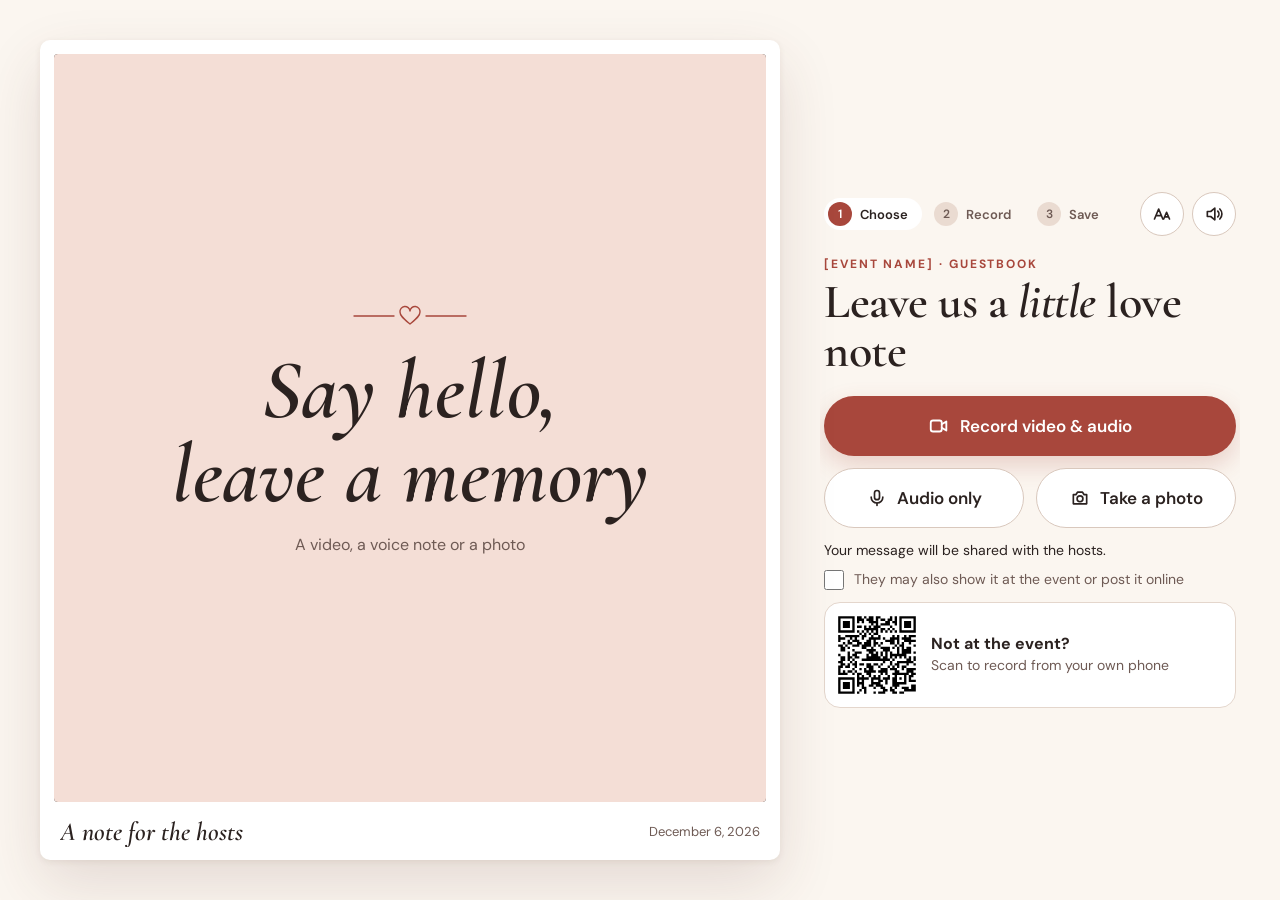
==== commit dca6bb5b: "Tidy phone layout of step labels, online status icon, tab icon, list devices on load Co-Authored-By:" ====
--- a/index.html
+++ b/index.html
@@ -5,6 +5,7 @@
 <meta name="viewport" content="width=device-width, initial-scale=1, viewport-fit=cover">
 <meta name="theme-color" content="#FBF6F0">
 <title>Guestbook</title>
+<link rel="icon" href="data:image/svg+xml,%3Csvg xmlns=%22http://www.w3.org/2000/svg%22 viewBox=%220 0 24 24%22%3E%3Cpath d=%22M12 20c-5-4-8-6.6-8-10a4.2 4.2 0 0 1 8-1.8A4.2 4.2 0 0 1 20 10c0 3.4-3 6-8 10z%22 fill=%22%23A8473C%22/%3E%3C/svg%3E">
 <link rel="preconnect" href="https://fonts.googleapis.com">
 <link href="https://fonts.googleapis.com/css2?family=Cormorant+Garamond:ital,wght@0,600;0,700;1,600;1,700&family=DM+Sans:wght@400;500;600;700&display=swap" rel="stylesheet">
 <link rel="stylesheet" href="styles.css">
@@ -94,7 +95,7 @@
   <section class="panel" aria-label="Controls">
     <div class="panel-inner">
       <div class="toprow">
-        <ol class="steps" id="steps" aria-label="Steps"><li><span>1</span>Choose</li><li><span>2</span>Record</li><li><span>3</span>Save</li></ol>
+        <ol class="steps" id="steps" aria-label="Steps"><li><span>1</span><b>Choose</b></li><li><span>2</span><b>Record</b></li><li><span>3</span><b>Save</b></li></ol>
         <div class="iconbtns" data-show="welcome setup photo">
           <button type="button" class="iconbtn" id="bigBtn" aria-pressed="false" aria-label="Larger text and high contrast"><svg width="20" height="20"><use href="#i-text"/></svg></button>
           <button type="button" class="iconbtn" id="voiceBtn" aria-pressed="false" aria-label="Voice guide"><svg width="20" height="20"><use href="#i-speaker"/></svg></button>
@@ -240,7 +241,7 @@
       <div class="stat"><div class="ic"><svg width="22" height="22"><use href="#i-heart"/></svg></div><div><b id="statToday">0</b><span>messages on this device today</span></div></div>
       <div class="stat" id="statQueueBox"><div class="ic"><svg width="22" height="22"><use href="#i-up"/></svg></div><div><b id="statQueue">0</b><span id="statQueueLabel">waiting to upload</span></div></div>
       <div class="stat" id="statStoreBox"><div class="ic"><svg width="22" height="22"><use href="#i-cloud"/></svg></div><div><b id="statStore">–</b><span id="statStoreLabel">free on this device</span></div></div>
-      <div class="stat"><div class="ic"><svg width="22" height="22"><use href="#i-wifioff"/></svg></div><div><b id="statNet">–</b><span>internet connection</span></div></div>
+      <div class="stat" id="statNetBox"><div class="ic"><svg width="22" height="22"><use id="statNetIcon" href="#i-wifioff"/></svg></div><div><b id="statNet">–</b><span>internet connection</span></div></div>
     </div>
     <div class="notice warn" id="lowStorage" hidden><svg width="18" height="18"><use href="#i-alert"/></svg>Storage is running low on this device. Switch to Saver quality and make sure waiting messages upload.</div>
     <div class="notice dark"><svg width="18" height="18" style="color:var(--gold)"><use href="#i-clock"/></svg>Uploaded messages are deleted automatically 24 hours after upload. Download them from the host gallery to keep them.</div>
--- a/styles.css
+++ b/styles.css
@@ -40,6 +40,8 @@
   .hero h2 { font-size: calc(44px * var(--fs)) !important; }
   .title { font-size: calc(32px * var(--fs)) !important; }
   .countdown { font-size: 140px !important; }
+  .steps li:not(.on) b { display: none; }
+  .steps li:not(.on) { padding: 0 4px; }
   .final-num { font-size: 72px !important; }
 }
 
@@ -85,6 +87,7 @@
 .steps li.on { background: #fff; color: var(--ink); }
 .steps li.on span, .steps li.done span { background: var(--accent); color: #fff; }
 .steps li.done { color: var(--ink); }
+.steps li b { font-weight: 600; }
 .toprow { display: flex; align-items: center; justify-content: space-between; gap: 8px; }
 .iconbtns { display: flex; gap: 8px; }
 .iconbtn { width: 44px; height: 44px; flex: 0 0 auto; border-radius: 50%; border: 1px solid var(--line2); background: #fff; color: var(--ink); display: flex; align-items: center; justify-content: center; padding: 0; }
